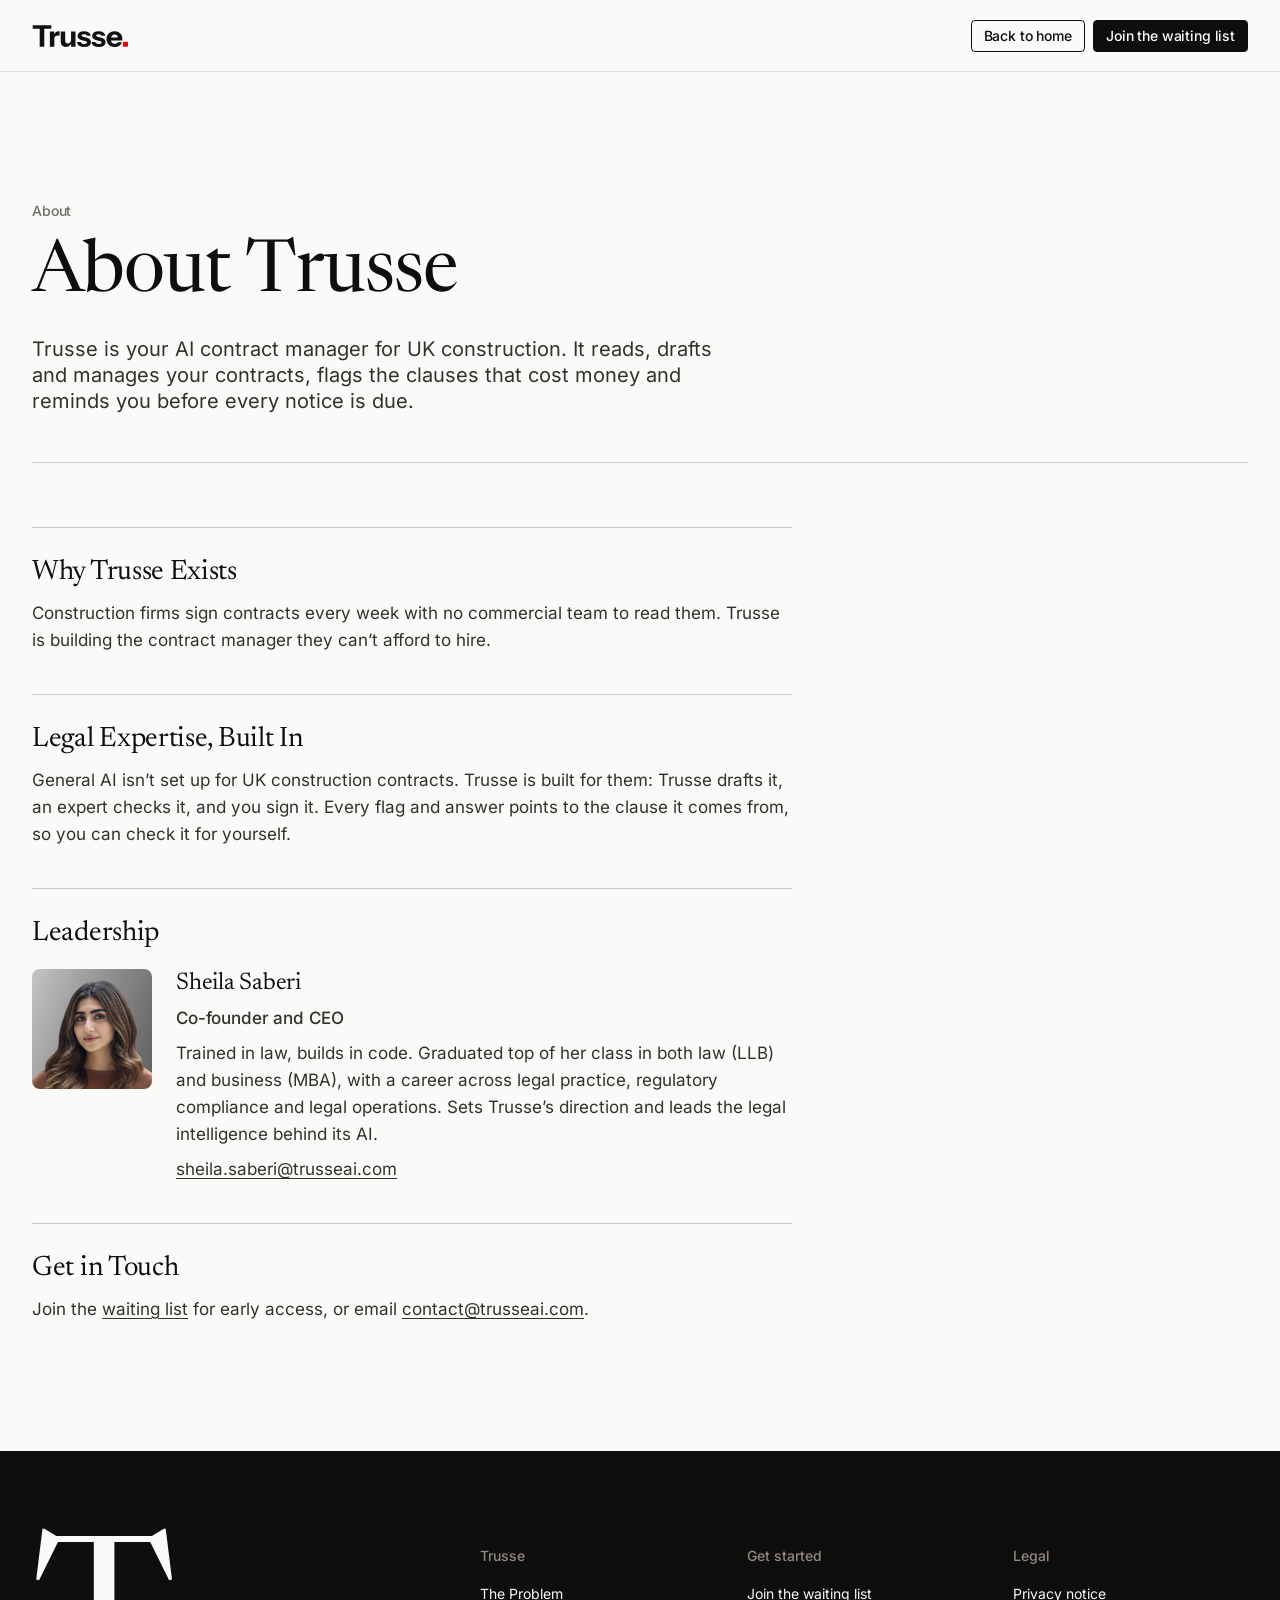
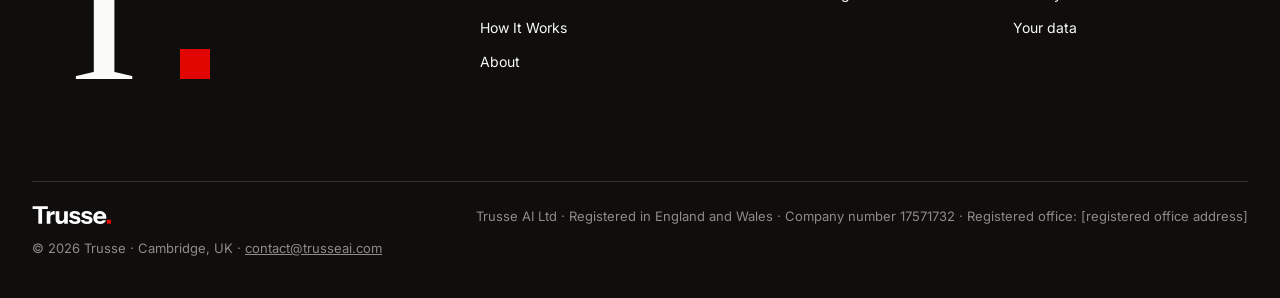
==== about/index.html @ 193cfb11 "Trusse website" ====
<!doctype html>
<html lang="en-GB">
<head>
<meta charset="utf-8">
<meta name="viewport" content="width=device-width, initial-scale=1">
<title>About · Trusse</title>
<meta name="description" content="Trusse is an AI contract manager for UK construction. Why it exists, how it works and who leads it.">
<link rel="canonical" href="https://trusseai.com/about/">
<meta name="theme-color" content="#1F1D1A">
<link rel="icon" href="../favicon.ico" sizes="32x32">
<link rel="icon" href="../favicon.svg" type="image/svg+xml">
<link rel="apple-touch-icon" href="../apple-touch-icon.png">
<meta property="og:type" content="website">
<meta property="og:site_name" content="Trusse">
<meta property="og:title" content="About · Trusse">
<meta property="og:description" content="Trusse is an AI contract manager for UK construction. Why it exists, how it works and who leads it.">
<meta property="og:image" content="https://trusseai.com/og-image.png">
<link rel="preload" href="../assets/fonts/newsreader-latin-opsz.woff2" as="font" type="font/woff2" crossorigin>
<link rel="stylesheet" href="../assets/css/site.css?v=1">
</head>
<body class="bar-closed">
<a class="skip" href="#main">Skip to main content</a>
<div class="site-top" id="site-top">
  <header class="nav nav--simple">
    <nav class="wrap nav__inner" aria-label="Main" style="justify-content:space-between">
      <a class="nav__brand" href="../index.html" aria-label="Trusse home">
        <img class="logo-ink" src="../assets/img/logo-ink.svg" alt="Trusse" width="96" height="22">
        <img class="logo-white" src="../assets/img/logo-white.svg" alt="Trusse" width="96" height="22">
      </a>
      <div class="nav__actions">
        <a class="btn btn--sm btn--outline" href="../index.html">Back to home</a>
        <a class="btn btn--sm" href="../index.html#join">Join the waiting list</a>
      </div>
    </nav>
  </header>
</div>
<main id="main" tabindex="-1" class="light">
  <div class="wrap">
    <div class="page-head">
      <p class="t-label">About</p>
      <h1 class="t-hero" style="margin-top:16px">About Trusse</h1>
      <p class="t-sub" style="margin-top:24px;max-width:720px">Trusse is your AI contract manager for UK construction. It reads, drafts and manages your contracts, flags the clauses that cost money and reminds you before every notice is due.</p>
    </div>
    <div class="prose">
      <section><h2>Why Trusse Exists</h2><p>Construction firms sign contracts every week with no commercial team to read them. Trusse is building the contract manager they can’t afford to hire.</p></section>
      <section><h2>Legal Expertise, Built In</h2><p>General AI isn’t set up for UK construction contracts. Trusse is built for them: Trusse drafts it, an expert checks it, and you sign it. Every flag and answer points to the clause it comes from, so you can check it for yourself.</p></section>
      <section><h2>Leadership</h2>
        <div class="leader">
          <picture><source srcset="../assets/img/team/sheila-saberi.webp" type="image/webp"><img class="leader__photo" src="../assets/img/team/sheila-saberi.jpg" alt="Sheila Saberi" width="120" height="120" loading="lazy" decoding="async"></picture>
          <div class="leader__text">
            <h3>Sheila Saberi</h3>
            <p class="t-label">Co-founder and CEO</p>
            <p>Trained in law, builds in code. Graduated top of her class in both law (LLB) and business (MBA), with a career across legal practice, regulatory compliance and legal operations. Sets Trusse’s direction and leads the legal intelligence behind its AI.</p>
            <p><a href="mailto:sheila.saberi@trusseai.com">sheila.saberi@trusseai.com</a></p>
          </div>
        </div>
      </section>
      <section><h2>Get in Touch</h2><p>Join the <a href="../index.html#join">waiting list</a> for early access, or email <a href="mailto:contact@trusseai.com">contact@trusseai.com</a>.</p></section>
    </div>
  </div>
</main>

<footer class="footer dark" data-theme="dark">
  <div class="wrap">
    <div class="footer__main" style="padding-top:96px">
      <div class="monogram" aria-hidden="true">T<i></i></div>
      <div class="footer__cols">
        <div><h2>Trusse</h2><ul><li><a href="../index.html#problem">The Problem</a></li><li><a href="../index.html#product">How It Works</a></li><li><a href="../about/">About</a></li></ul></div>
        <div><h2>Get started</h2><ul><li><a href="../index.html#join">Join the waiting list</a></li></ul></div>
        <div><h2>Legal</h2><ul><li><a href="../privacy/index.html">Privacy notice</a></li><li><a href="../index.html#data">Your data</a></li></ul></div>
      </div>
    </div>
    <div class="footer__legal">
      <img src="../assets/img/logo-white.svg" alt="Trusse" width="79" height="18">
      <span>Trusse AI Ltd · Registered in England and Wales · Company number 17571732 · Registered office: [registered office address]</span>
      <span>© 2026 Trusse · Cambridge, UK · <a href="mailto:contact@trusseai.com" style="color:inherit">contact@trusseai.com</a></span>
    </div>
  </div>
</footer>
<script src="../assets/js/site.js?v=1" defer></script>
</body>
</html>
---- assets/css/site.css ----
/* Trusse — editorial site. Fonts are self-hosted (SIL Open Font License, see assets/fonts/licences). */
@font-face{font-family:'Newsreader';font-style:normal;font-display:swap;font-weight:200 800;src:url(../fonts/newsreader-latin-opsz.woff2) format('woff2');unicode-range:U+0000-00FF,U+0131,U+0152-0153,U+02BB-02BC,U+02C6,U+02DA,U+02DC,U+0304,U+0308,U+0329,U+2000-206F,U+20AC,U+2122,U+2191,U+2193,U+2212,U+2215,U+FEFF,U+FFFD}
@font-face{font-family:'Inter';font-style:normal;font-display:swap;font-weight:100 900;src:url(../fonts/inter-latin-wght.woff2) format('woff2');unicode-range:U+0000-00FF,U+0131,U+0152-0153,U+02BB-02BC,U+02C6,U+02DA,U+02DC,U+0304,U+0308,U+0329,U+2000-206F,U+20AC,U+2122,U+2191,U+2193,U+2212,U+2215,U+FEFF,U+FFFD}

:root{
  --page:#FAFAF9; --soft:#F2F1F0; --ink:#0F0E0D; --charcoal:#1F1D1A; --body:#33312C;
  --mid:#706D66; --muted:#8F8B85; --hair:#CCCAC6; --hair-dark:rgba(250,250,249,.16); --red:#E10600;
  --serif:'Newsreader',Georgia,'Times New Roman',serif; --sans:'Inter',system-ui,-apple-system,'Segoe UI',Arial,sans-serif;
  --gutter:32px; --max:1728px; --bar-h:34px; --nav-h:72px; --top-h:calc(var(--bar-h) + var(--nav-h));
  --ease:cubic-bezier(.2,.7,.2,1);
}
*,*::before,*::after{box-sizing:border-box}
html{-webkit-text-size-adjust:100%;text-size-adjust:100%;scroll-behavior:smooth;scroll-padding-top:calc(var(--top-h) + 24px)}
body{margin:0;background:var(--page);color:var(--ink);font-family:var(--sans);font-size:16px;line-height:24px;-webkit-font-smoothing:antialiased;-moz-osx-font-smoothing:grayscale;padding-top:var(--top-h)}
body.bar-closed{--bar-h:0px}
img,svg{display:block;max-width:100%}
[hidden]{display:none !important}
a{color:inherit}
h1,h2,h3,p,ol,ul,dl,dd,figure{margin:0}
ol,ul{padding:0;list-style:none}
button,input,select,textarea{font:inherit;color:inherit}
:focus-visible{outline:2px solid var(--red);outline-offset:3px;border-radius:2px}
.vh{position:absolute !important;width:1px;height:1px;margin:-1px;padding:0;border:0;overflow:hidden;clip:rect(0 0 0 0);clip-path:inset(50%);white-space:nowrap}
.skip{position:absolute;left:16px;top:-100px;z-index:200;background:var(--ink);color:var(--page);padding:10px 16px;border-radius:4px;font-weight:500;font-size:14px;text-decoration:none}
.skip:focus{top:12px}
.wrap{max-width:var(--max);margin:0 auto;padding:0 var(--gutter)}

/* Type */
.serif{font-family:var(--serif);font-weight:400;font-optical-sizing:auto}
.t-hero{font-family:var(--serif);font-weight:400;font-size:72px;line-height:76px;letter-spacing:-.9px}
.t-xl{font-family:var(--serif);font-weight:400;font-size:48px;line-height:50px;letter-spacing:-.48px}
.t-lg-serif{font-family:var(--serif);font-weight:400;font-size:32px;line-height:35px;letter-spacing:-.32px}
.t-lg-sans{font-family:var(--sans);font-weight:500;font-size:32px;line-height:35px;letter-spacing:-.32px}
.t-cta{font-family:var(--serif);font-weight:400;font-size:24px;line-height:25px;letter-spacing:-.24px}
.t-sub{font-size:20px;line-height:26px;color:var(--body)}
.t-label{font-size:14px;line-height:18px;font-weight:500;letter-spacing:-.14px;color:var(--mid)}
.t-body{font-size:16px;line-height:24px;color:var(--body)}
.dark .t-sub{color:var(--page)}
.dark .t-body{color:var(--hair)}
.dark .t-label{color:var(--muted)}
.badge{display:inline-flex;align-items:center;height:16px;padding:0 5px;border-radius:2px;background:var(--red);color:#fff;font-size:10px;line-height:1;font-weight:500;letter-spacing:.02em;text-transform:uppercase}

/* Buttons and links */
.btn{display:inline-flex;align-items:center;justify-content:center;gap:8px;height:48px;padding:0 20px;border-radius:4px;border:1px solid var(--ink);background:var(--ink);color:var(--page);font-size:16px;line-height:1;font-weight:500;letter-spacing:-.16px;text-decoration:none;cursor:pointer;transition:background-color .2s ease,color .2s ease,border-color .2s ease;white-space:nowrap}
.btn:hover{background:var(--charcoal);border-color:var(--charcoal)}
.btn--sm{height:32px;padding:0 12px;font-size:14px;letter-spacing:-.14px}
.btn--outline{background:transparent;color:var(--ink)}
.btn--outline:hover{background:var(--soft);border-color:var(--ink)}
.dark .btn{background:var(--page);border-color:var(--page);color:var(--ink)}
.dark .btn:hover{background:var(--hair);border-color:var(--hair)}
.dark .btn--outline{background:transparent;color:var(--page);border-color:var(--page)}
.dark .btn--outline:hover{background:rgba(250,250,249,.1)}
.btn--light{background:var(--page);border-color:var(--page);color:var(--ink)}
.btn--light:hover{background:var(--hair);border-color:var(--hair)}
.link{display:inline-flex;align-items:center;gap:6px;font-size:14px;line-height:18px;font-weight:500;letter-spacing:-.14px;text-decoration:underline;text-underline-offset:4px;text-decoration-thickness:1px}
.link:hover{text-decoration-thickness:2px}
.link--arrow{text-decoration:none}
.link--arrow:hover{text-decoration:underline}

/* Announcement bar + header (fixed, two layers) */
.site-top{position:fixed;top:0;left:0;right:0;z-index:100}
.bar{height:var(--bar-h);overflow:hidden;background:var(--ink);color:var(--page);font-size:13px;line-height:18px}
.bar__inner{position:relative;height:34px;display:flex;align-items:center;justify-content:center;gap:12px;padding:0 56px}
.bar__text{white-space:nowrap;overflow:hidden;text-overflow:ellipsis}
.bar__text--short{display:none}
.bar a{white-space:nowrap}
.bar a{color:var(--page);font-weight:500;text-underline-offset:3px}
.bar__close{position:absolute;right:12px;top:2px;width:30px;height:30px;display:grid;place-items:center;border:0;background:transparent;color:var(--page);cursor:pointer;border-radius:4px}
.bar__close:hover{background:rgba(250,250,249,.12)}
.nav{height:var(--nav-h);background:rgba(250,250,249,.72);-webkit-backdrop-filter:blur(16px);backdrop-filter:blur(16px);border-bottom:1px solid rgba(204,202,198,.55);transition:background-color .35s ease,border-color .35s ease,color .35s ease;color:var(--ink)}
.nav__inner{height:100%;display:flex;align-items:center;gap:40px}
.nav__brand{display:flex;flex:none}
.nav__brand img{height:22px;width:auto}
.nav__brand .logo-white{display:none}
.nav__links{display:flex;align-items:center;gap:28px;margin-right:auto}
.nav__links a{font-size:14px;line-height:18px;font-weight:500;letter-spacing:-.14px;text-decoration:none;padding:8px 0;color:inherit}
.nav__links a:hover{text-decoration:underline;text-underline-offset:6px}
.nav__actions{display:flex;align-items:center;gap:8px}
.nav__menu-btn{display:none;width:40px;height:40px;border:1px solid var(--hair);border-radius:4px;background:transparent;cursor:pointer;place-items:center}
.nav__menu-btn span{display:block;width:16px;height:1.5px;background:currentColor;box-shadow:0 -5px 0 currentColor,0 5px 0 currentColor}
.site-top.is-dark .nav{background:rgba(15,14,13,.78);border-bottom-color:var(--hair-dark);color:var(--page)}
.site-top.is-dark .nav__brand .logo-ink{display:none}
.site-top.is-dark .nav__brand .logo-white{display:block}
.site-top.is-dark .nav .btn{background:var(--page);border-color:var(--page);color:var(--ink)}
.site-top.is-dark .nav__menu-btn{border-color:var(--hair-dark)}

/* Mobile menu (full screen) */
.menu{position:fixed;inset:0;z-index:150;background:var(--ink);color:var(--page);display:flex;flex-direction:column;padding:20px var(--gutter) 32px}
.menu__top{display:flex;align-items:center;justify-content:space-between;height:40px}
.menu__top img{height:22px;width:auto}
.menu__close{width:40px;height:40px;border:1px solid var(--hair-dark);border-radius:4px;background:transparent;color:var(--page);cursor:pointer;display:grid;place-items:center}
.menu__links{margin-top:48px;display:flex;flex-direction:column}
.menu__links a{font-family:var(--serif);font-size:36px;line-height:44px;letter-spacing:-.4px;text-decoration:none;padding:12px 0;border-bottom:1px solid var(--hair-dark)}
.menu .btn{margin-top:auto}
body.menu-open{overflow:hidden}

/* Sections */
.section{padding:128px 0}
.section--tall{padding:160px 0}
.light{background:var(--page);color:var(--ink)}
.soft{background:var(--soft);color:var(--ink)}
.dark{background:var(--ink);color:var(--page)}
.hair{border:0;border-top:1px solid var(--hair);margin:0}
.dark .hair{border-top-color:var(--hair-dark)}

/* Hero */
.hero{padding:96px 0 32px}
.hero__top{display:grid;grid-template-columns:1fr 1fr;gap:64px;align-items:end;margin-bottom:64px}
.hero__title{max-width:6.2em;text-wrap:balance}
.hero__side{display:flex;flex-direction:column;align-items:flex-start;gap:24px;max-width:520px;justify-self:end;padding-bottom:6px}
.media{position:relative;overflow:hidden;border-radius:8px;background:var(--charcoal) center/cover no-repeat;isolation:isolate}
.media--hero{height:740px}
.media__shade{position:absolute;inset:0;background:linear-gradient(180deg,rgba(15,14,13,0) 55%,rgba(15,14,13,.28));pointer-events:none}
.tex-slate{background-image:url(../img/tex/wash-slate.webp)}
.tex-umber{background-image:url(../img/tex/wash-umber.webp)}
.tex-blueprint{background-image:url(../img/tex/blueprint.webp)}
.tex-stone{background-image:url(../img/tex/stone.webp)}
.tex-timber{background-image:url(../img/tex/timber.webp)}
.tex-steel{background-image:url(../img/tex/steel.webp)}
.tex-concrete{background-image:url(../img/tex/concrete.webp)}
.tex-engraving{background-image:url(../img/tex/engraving.webp)}

/* Interface mock-ups (black and white, cropped off the frame) */
.ui{position:absolute;background:#FFFFFF;color:var(--ink);border-radius:8px;box-shadow:0 30px 80px -30px rgba(0,0,0,.55);font-family:var(--sans);font-size:13px;line-height:18px;overflow:hidden}
.ui--hero{left:9%;top:88px;width:1180px;height:800px;transform-origin:top left}
.ui--sc{transform-origin:top left}
.ui__bar{height:40px;display:flex;align-items:center;gap:16px;padding:0 16px;border-bottom:1px solid #CCCAC6;font-size:12px;color:var(--mid)}
.ui__bar img{height:13px;width:auto}
.ui__crumb{color:var(--ink);font-weight:500}
.ui__body{display:grid}
.ui__side{border-right:1px solid #CCCAC6;padding:14px 10px;display:flex;flex-direction:column;gap:2px}
.ui__nav{padding:7px 10px;border-radius:4px;color:var(--body)}
.ui__nav.is-on{background:var(--soft);color:var(--ink);font-weight:500}
.ui__main{padding:22px 24px;display:flex;flex-direction:column;gap:18px;min-width:0}
.ui__h{font-size:18px;line-height:24px;font-weight:600;letter-spacing:-.2px}
.ui__meta{font-size:12px;color:var(--mid)}
.ui__kpis{display:grid;grid-template-columns:repeat(3,1fr);border:1px solid #CCCAC6;border-radius:6px}
.ui__kpi{padding:12px 14px;display:flex;flex-direction:column;gap:2px}
.ui__kpi + .ui__kpi{border-left:1px solid #CCCAC6}
.ui__kpi b{font-family:var(--serif);font-weight:400;font-size:30px;line-height:34px;letter-spacing:-.4px}
.ui__table{border:1px solid #CCCAC6;border-radius:6px;overflow:hidden}
.ui__row{display:grid;grid-template-columns:1.6fr 1.2fr .9fr .9fr;gap:12px;padding:10px 14px;align-items:center}
.ui__row + .ui__row{border-top:1px solid #CCCAC6}
.ui__row--head{font-size:11px;color:var(--mid);letter-spacing:.02em;text-transform:uppercase;background:#FAFAF9}
.tag{display:inline-flex;align-items:center;gap:6px;height:20px;padding:0 8px;border:1px solid #CCCAC6;border-radius:4px;font-size:11px;font-weight:500;white-space:nowrap;width:max-content}
.tag--ink{background:var(--ink);border-color:var(--ink);color:var(--page)}
.dot{width:6px;height:6px;border-radius:50%;background:var(--ink);flex:none}
.dot--red{background:var(--red)}
.ui__panel{border-left:1px solid #CCCAC6;padding:20px;display:flex;flex-direction:column;gap:12px;background:#FAFAF9}
.ui__clause{font-family:var(--serif);font-size:15px;line-height:22px;color:var(--body);padding:12px 14px;border-left:2px solid var(--ink);background:var(--soft);border-radius:0 4px 4px 0}
.ui__line{height:6px;border-radius:3px;background:#F2F1F0}
.ui__chat{display:flex;flex-direction:column;gap:12px}
.ui__q{align-self:flex-end;max-width:80%;background:var(--ink);color:var(--page);padding:10px 14px;border-radius:8px 8px 2px 8px;font-size:14px;line-height:20px}
.ui__a{max-width:88%;background:var(--soft);padding:12px 14px;border-radius:8px 8px 8px 2px;font-size:14px;line-height:21px;color:var(--body)}
.ui__date{display:grid;grid-template-columns:56px 1fr auto;gap:14px;align-items:center;padding:12px 14px}
.ui__date + .ui__date{border-top:1px solid #CCCAC6}
.ui__day{border:1px solid #CCCAC6;border-radius:6px;text-align:center;padding:6px 0;line-height:1}
.ui__day b{display:block;font-family:var(--serif);font-weight:400;font-size:22px}
.ui__day span{display:block;margin-top:3px;font-size:10px;color:var(--mid);letter-spacing:.06em}
.ui__field{border:1px solid #CCCAC6;border-radius:6px;padding:10px 12px;display:flex;flex-direction:column;gap:2px}
.ui__field span{font-size:11px;color:var(--mid)}

/* Problem */
.split-third{display:grid;grid-template-columns:1fr 2fr;gap:64px}
.problem__head{display:flex;flex-direction:column;gap:20px;max-width:520px}
.rows{border-top:1px solid var(--hair)}
.row{display:grid;grid-template-columns:1fr 1fr;gap:32px;align-items:end;padding:28px 0;border-bottom:1px solid var(--hair)}
.row dd{padding-bottom:12px}
.row__num{font-family:var(--serif);font-weight:400;font-size:72px;line-height:76px;letter-spacing:-.9px}
.row__num small{display:block;font-family:var(--sans);font-size:14px;line-height:18px;font-weight:500;letter-spacing:-.14px;color:var(--mid);margin-bottom:6px}
.sources{margin-top:24px;font-size:13px;line-height:20px;color:var(--mid);max-width:900px}

/* Product showcase */
.showcase__title{margin-bottom:64px}
.showcase{display:grid;grid-template-columns:1fr 2fr;column-gap:64px;align-items:start}
.sc-item{display:contents}
.sc-tab-wrap{grid-column:1;position:relative;border-top:1px solid var(--hair)}
.sc-progress{position:absolute;left:0;top:-1px;height:1px;width:0;background:var(--ink)}
.sc-tab{display:flex;align-items:center;justify-content:space-between;gap:16px;width:100%;padding:20px 0;border:0;background:transparent;cursor:pointer;text-align:left;font-family:var(--serif);font-size:28px;line-height:32px;letter-spacing:-.3px;color:var(--mid);transition:color .25s ease}
.sc-tab:hover,.sc-item.is-active .sc-tab{color:var(--ink)}
.sc-tab__num{font-family:var(--sans);font-size:12px;letter-spacing:.04em;color:var(--mid)}
.sc-desc{padding:0 0 24px;max-width:420px}
.sc-item:not(.is-active) .sc-desc{display:none}
.sc-media{grid-column:2;grid-row:1 / span 20;align-self:start;height:640px;opacity:0;visibility:hidden;transition:opacity .5s ease,visibility 0s linear .5s}
.sc-item.is-active .sc-media{opacity:1;visibility:visible;transition:opacity .5s ease}
.sc-controls{grid-column:1;display:flex;align-items:center;gap:12px;border-top:1px solid var(--hair);padding-top:20px}
.sc-pause{display:inline-flex;align-items:center;gap:8px;height:32px;padding:0 12px;border:1px solid var(--hair);border-radius:4px;background:transparent;cursor:pointer;font-size:13px;font-weight:500;color:var(--body)}
.sc-pause:hover{border-color:var(--ink);color:var(--ink)}

/* Trust and founders */
.trust__intro{display:grid;grid-template-columns:1fr 1fr;gap:64px;align-items:end;margin-bottom:64px}
.points{display:grid;grid-template-columns:repeat(3,1fr);gap:32px}
.point{border-top:1px solid var(--hair);padding-top:20px;display:flex;flex-direction:column;gap:10px}
.point h3{font-size:16px;line-height:22px;font-weight:500}
.founders{margin-top:128px;display:grid;grid-template-columns:1fr 2fr;gap:64px}
.founders__list{display:grid;grid-template-columns:1fr 1fr;gap:32px}
.founder{display:flex;flex-direction:column;gap:16px}
.about-strip{margin-top:96px;padding-top:28px;border-top:1px solid var(--hair);display:grid;grid-template-columns:1fr 2fr;gap:64px}
.about-strip__body{display:flex;flex-direction:column;align-items:flex-start;gap:20px;max-width:640px}
@media (max-width:960px){.about-strip{grid-template-columns:1fr;gap:16px;margin-top:72px}}
.leader{display:grid;grid-template-columns:120px 1fr;gap:24px;align-items:start;margin-top:8px}
.leader__photo{display:block;width:120px;height:120px;object-fit:cover;border-radius:8px;background:var(--soft)}
.leader__text{display:flex;flex-direction:column;gap:8px}
.leader__text h3{font-family:var(--serif);font-weight:400;font-size:24px;line-height:28px;letter-spacing:-.24px}
@media (max-width:560px){.leader{grid-template-columns:88px 1fr;gap:16px}.leader__photo{width:88px;height:88px}}
.founder__tile{position:relative;aspect-ratio:1/1;border-radius:8px;overflow:hidden;background-size:cover;background-position:center;display:grid;place-items:center}
.founder__tile span{font-family:var(--serif);font-size:96px;line-height:1;letter-spacing:-1.5px;color:var(--page)}
.founder__photo{display:block;width:100%;height:auto;aspect-ratio:1/1;object-fit:cover;border-radius:8px;background:var(--soft)}
.founder h3{font-family:var(--serif);font-weight:400;font-size:24px;line-height:28px;letter-spacing:-.24px}

/* Data (dark) */
.data{display:grid;grid-template-columns:1fr 1fr;gap:64px;align-items:start}
.data__left{display:flex;flex-direction:column;gap:24px;align-items:flex-start;max-width:520px}
.principles{border-top:1px solid var(--hair-dark)}
.principle{display:grid;grid-template-columns:40px 1fr auto;gap:20px;align-items:start;padding:24px 0;border-bottom:1px solid var(--hair-dark)}
.principle h3{font-size:16px;line-height:22px;font-weight:500;margin-bottom:4px}
.principle .link{color:var(--muted)}

/* Closing call to action + form (dark) */
.join{display:grid;grid-template-columns:1fr 1fr;gap:64px;align-items:start}
.join__left{display:flex;flex-direction:column;gap:24px;max-width:520px}
.join__notes{display:flex;flex-direction:column;border-top:1px solid var(--hair-dark)}
.join__notes p{padding:14px 0;border-bottom:1px solid var(--hair-dark);font-size:15px;line-height:22px;color:var(--hair)}
.form{display:flex;flex-direction:column;gap:20px}
.form__grid{display:grid;grid-template-columns:1fr 1fr;gap:20px}
.field{display:flex;flex-direction:column;gap:8px;min-width:0}
.field label,.field .label{font-size:14px;line-height:18px;font-weight:500;color:var(--page)}
.field .hint{font-size:13px;line-height:18px;color:var(--muted)}
.input{width:100%;min-height:48px;padding:12px 14px;border:1px solid rgba(250,250,249,.32);border-radius:4px;background:rgba(250,250,249,.04);color:var(--page);font-size:16px;line-height:22px;transition:border-color .2s ease}
.input:hover{border-color:rgba(250,250,249,.55)}
.input:focus-visible{outline:2px solid var(--red);outline-offset:1px;border-color:var(--page)}
textarea.input{resize:vertical;min-height:96px}
select.input{appearance:none;-webkit-appearance:none;background-image:linear-gradient(45deg,transparent 50%,#CCCAC6 50%),linear-gradient(135deg,#CCCAC6 50%,transparent 50%);background-position:calc(100% - 20px) 21px,calc(100% - 15px) 21px;background-size:5px 5px;background-repeat:no-repeat;padding-right:40px}
select.input option{color:var(--ink);background:#fff}
.input.is-invalid{border:2px solid var(--red)}
.field-error{display:flex;gap:8px;align-items:baseline;font-size:14px;line-height:20px;font-weight:500;color:var(--page)}
.field-error::before{content:"";width:8px;height:8px;background:var(--red);flex:none;align-self:center}
.checks{display:flex;flex-direction:column;gap:12px;padding:16px 0;border-top:1px solid var(--hair-dark);border-bottom:1px solid var(--hair-dark)}
.check{display:flex;gap:12px;align-items:flex-start;font-size:15px;line-height:22px;color:var(--hair);cursor:pointer}
.check input{width:20px;height:20px;margin:1px 0 0;flex:none;accent-color:var(--page)}
.form .btn{align-self:flex-start}
.form__small{font-size:13px;line-height:20px;color:var(--muted)}
.form__small a{color:var(--hair);text-underline-offset:3px}
.summary{border:2px solid var(--red);border-radius:4px;padding:20px;display:flex;flex-direction:column;gap:10px}
.summary h3{font-size:18px;line-height:24px;font-weight:600}
.summary ul{list-style:disc;padding-left:20px;display:flex;flex-direction:column;gap:6px}
.summary a{color:var(--page);font-weight:500;text-underline-offset:3px}
.submit-error{font-size:15px;line-height:22px;font-weight:500;color:var(--page);border-left:3px solid var(--red);padding-left:12px}
.done{display:flex;flex-direction:column;gap:16px;padding:32px 0;border-top:1px solid var(--hair-dark);border-bottom:1px solid var(--hair-dark)}
.done:focus{outline:none}
.done .t-xl:focus{outline:none}
.preview-note{font-size:13px;line-height:20px;color:var(--muted)}

/* Footer */
.footer{padding:0 0 40px}
.footer__cta{display:flex;align-items:center;justify-content:space-between;gap:24px;padding:48px 0;border-bottom:1px solid var(--hair-dark)}
.footer__main{display:grid;grid-template-columns:1fr 2fr;gap:64px;padding:64px 0}
.monogram{font-family:var(--serif);font-size:200px;line-height:.85;letter-spacing:-4px;color:var(--page);white-space:nowrap}
.monogram i{display:inline-block;width:.15em;height:.15em;background:var(--red);margin-left:.04em}
.footer__cols{display:grid;grid-template-columns:repeat(3,1fr);gap:32px}
.footer__cols h2{font-size:14px;line-height:18px;font-weight:500;color:var(--muted);margin-bottom:16px}
.footer__cols li + li{margin-top:10px}
.footer__cols a{font-size:14px;line-height:18px;text-decoration:none;color:var(--page)}
.footer__cols a:hover{text-decoration:underline;text-underline-offset:4px}
.footer__legal{display:flex;flex-wrap:wrap;justify-content:space-between;gap:12px;padding-top:24px;border-top:1px solid var(--hair-dark);font-size:13px;line-height:20px;color:var(--muted)}
.footer__legal img{height:18px;width:auto}

/* Simple pages (privacy, thanks, 404) */
.page-head{padding:96px 0 48px;border-bottom:1px solid var(--hair)}
.prose{max-width:760px;padding:64px 0 128px;display:flex;flex-direction:column;gap:40px}
.prose section{display:flex;flex-direction:column;gap:12px;padding-top:28px;border-top:1px solid var(--hair)}
.prose h2{font-family:var(--serif);font-weight:400;font-size:28px;line-height:32px;letter-spacing:-.3px}
.prose p{font-size:17px;line-height:27px;color:var(--body)}
.prose a{text-underline-offset:3px}
.basis{border-top:1px solid var(--hair)}
.basis div{display:grid;grid-template-columns:1fr 1fr;gap:6px 24px;padding:16px 0;border-bottom:1px solid var(--hair)}
.basis dt{font-size:16px;line-height:24px;font-weight:500}
.basis dd{font-size:16px;line-height:24px;color:var(--body)}

/* Scroll reveal (only applied by site.js, and never with reduced motion) */
.reveal{opacity:0;transform:translateY(16px);transition:opacity .55s ease-out,transform .55s ease-out}
.reveal.is-in{opacity:1;transform:none}

/* Responsive */
@media (max-width:1180px){
  .nav__links{gap:20px}
  .t-hero{font-size:60px;line-height:64px}
  .media--hero{height:600px}
  .sc-media{height:560px}
}
@media (max-width:960px){
  :root{--gutter:20px;--nav-h:64px}
  .nav__links,.nav__actions .btn{display:none}
  .nav__menu-btn{display:grid}
  .nav--simple .nav__actions .btn{display:inline-flex}
  .wrap[data-simple]{grid-template-columns:1fr !important;padding-top:72px !important;padding-bottom:96px !important;gap:32px !important}
  .page-head{padding:64px 0 40px}
  .nav__inner{justify-content:space-between}
  .section{padding:96px 0}
  .section--tall{padding:112px 0}
  .t-hero{font-size:48px;line-height:52px;letter-spacing:-.6px}
  .t-xl{font-size:38px;line-height:42px}
  .t-lg-sans,.t-lg-serif{font-size:28px;line-height:32px}
  .hero{padding:56px 0 24px}
  .hero__top,.split-third,.trust__intro,.founders,.data,.join,.footer__main{grid-template-columns:1fr;gap:32px}
  .hero__side{justify-self:start}
  .media--hero{height:520px}
  .ui--hero{left:24px;top:40px;transform:scale(.72)}
  .ui--sc{left:24px !important;top:32px !important;transform:scale(.68)}
  .row{grid-template-columns:1fr;gap:4px}
  .row dd{padding-bottom:0}
  .row__num{font-size:56px;line-height:60px}
  .points{grid-template-columns:1fr}
  .founders{margin-top:96px}
  .founders__list{grid-template-columns:1fr 1fr;gap:20px}
  .form__grid{grid-template-columns:1fr}
  .footer__cta{flex-direction:column;align-items:flex-start}
  .footer__cols{grid-template-columns:1fr 1fr}
  .monogram{font-size:140px}
  /* Product showcase becomes swipeable cards */
  .showcase{display:flex;gap:16px;overflow-x:auto;scroll-snap-type:x mandatory;scroll-padding:0 var(--gutter);margin:0 calc(-1 * var(--gutter));padding:0 var(--gutter) 8px;scrollbar-width:none}
  .showcase::-webkit-scrollbar{display:none}
  .sc-item{display:flex;flex-direction:column;flex:0 0 86%;scroll-snap-align:start;border-top:1px solid var(--hair)}
  .sc-tab-wrap{border:0 !important}
  .sc-progress,.sc-controls,.sc-tab__num{display:none}
  .sc-tab{color:var(--ink);cursor:default;padding:16px 0 8px;font-size:24px;line-height:28px}
  .sc-desc{display:block !important;padding:0 0 16px}
  .sc-media{opacity:1;visibility:visible;height:420px;order:3;align-self:stretch}
  .showcase__title{margin-bottom:32px}
}
@media (max-width:560px){
  .nav--simple .nav__actions .btn--outline{display:none}
  .founders__list{grid-template-columns:1fr}
  .bar__text{font-size:12px}
  .bar__text--long{display:none}
  .bar__text--short{display:inline}
  .bar__inner{padding:0 44px 0 12px;justify-content:flex-start}
  .media--hero{height:440px}
  .ui--hero{left:18px;top:28px;transform:scale(.56)}
  .ui--sc{transform:scale(.56)}
  .sc-media{height:380px}
}
@media (prefers-reduced-motion:reduce){
  html{scroll-behavior:auto}
  .reveal{opacity:1;transform:none;transition:none}
  .sc-media,.nav,.sc-tab,.btn{transition:none}
}
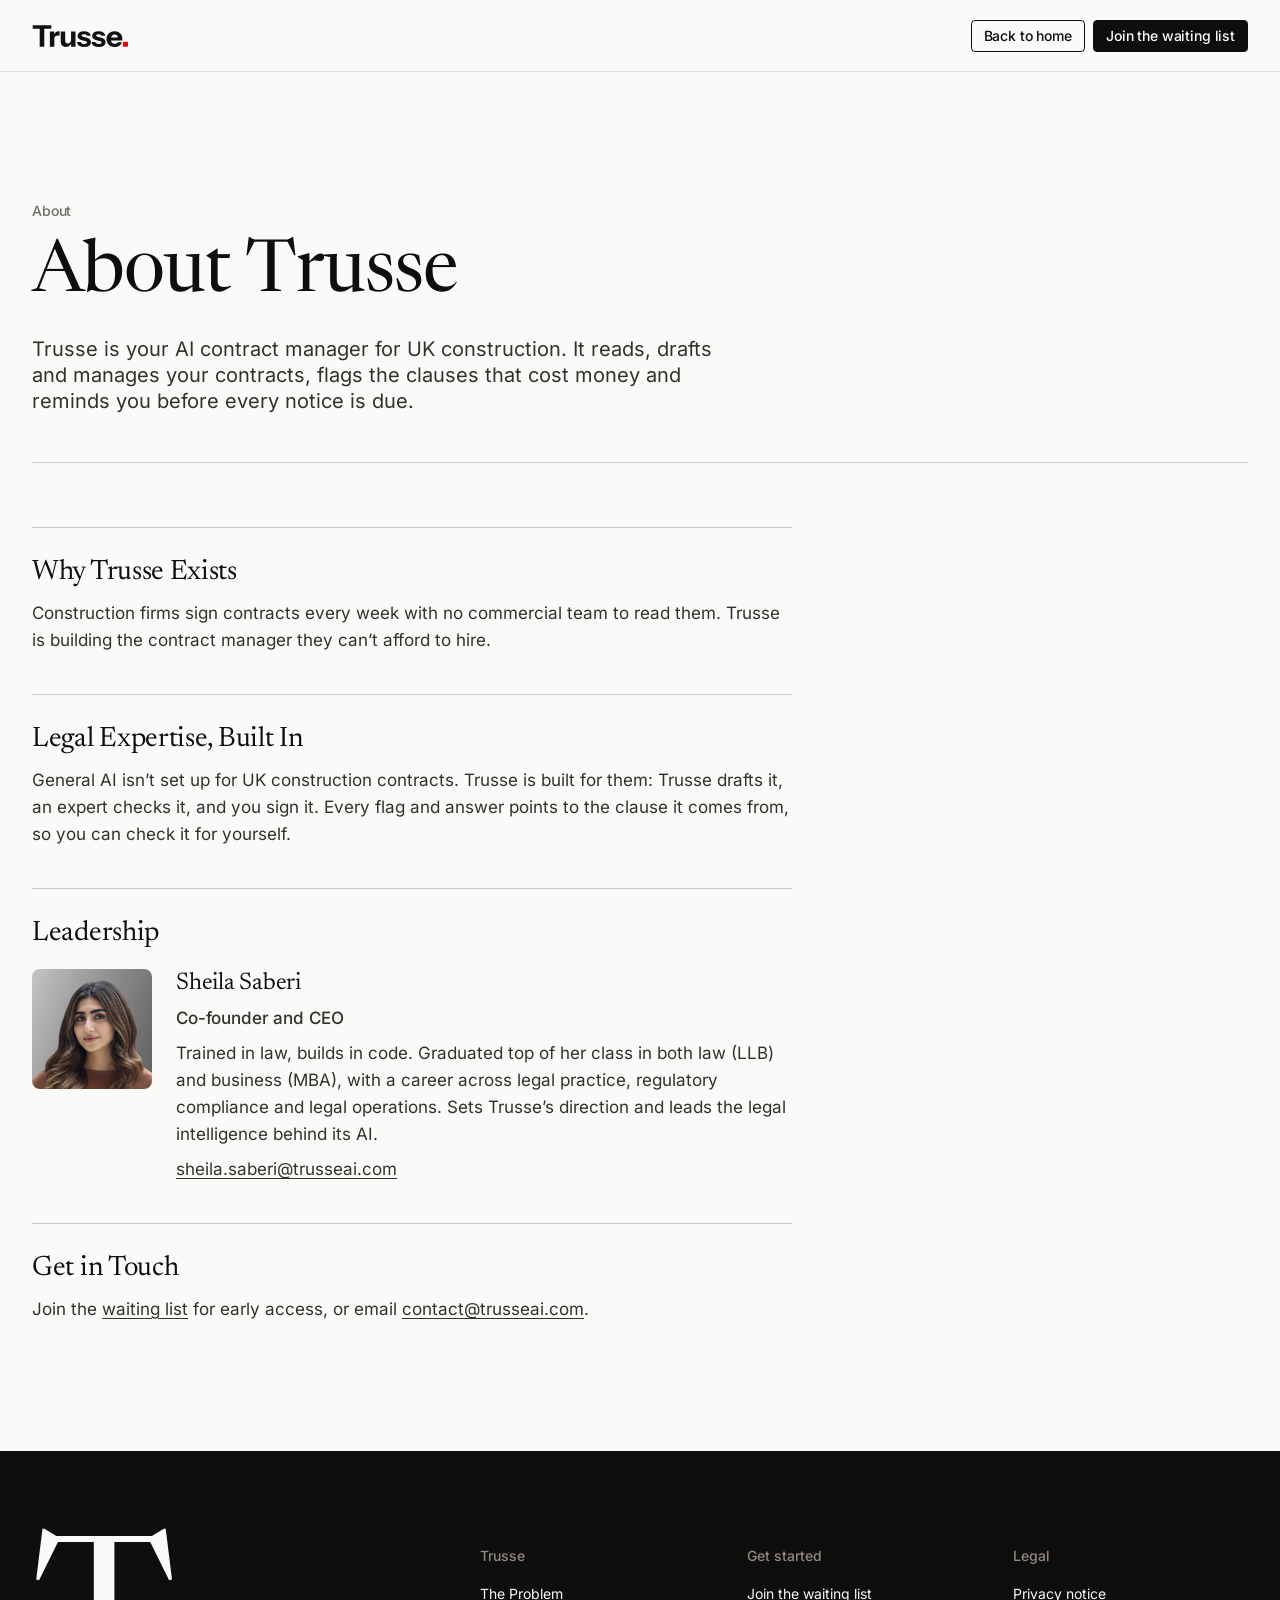
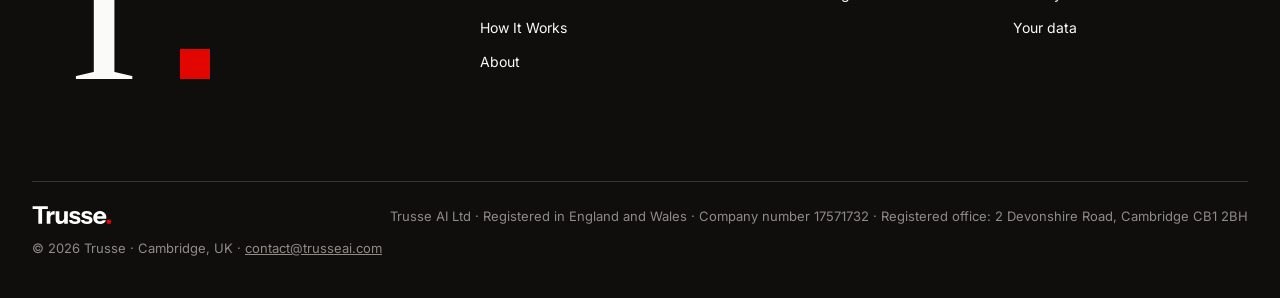
==== commit 696c42f4: "Add registered office address" ====
--- a/about/index.html
+++ b/about/index.html
@@ -72,7 +72,7 @@
     </div>
     <div class="footer__legal">
       <img src="../assets/img/logo-white.svg" alt="Trusse" width="79" height="18">
-      <span>Trusse AI Ltd · Registered in England and Wales · Company number 17571732 · Registered office: [registered office address]</span>
+      <span>Trusse AI Ltd · Registered in England and Wales · Company number 17571732 · Registered office: 2 Devonshire Road, Cambridge CB1 2BH</span>
       <span>© 2026 Trusse · Cambridge, UK · <a href="mailto:contact@trusseai.com" style="color:inherit">contact@trusseai.com</a></span>
     </div>
   </div>
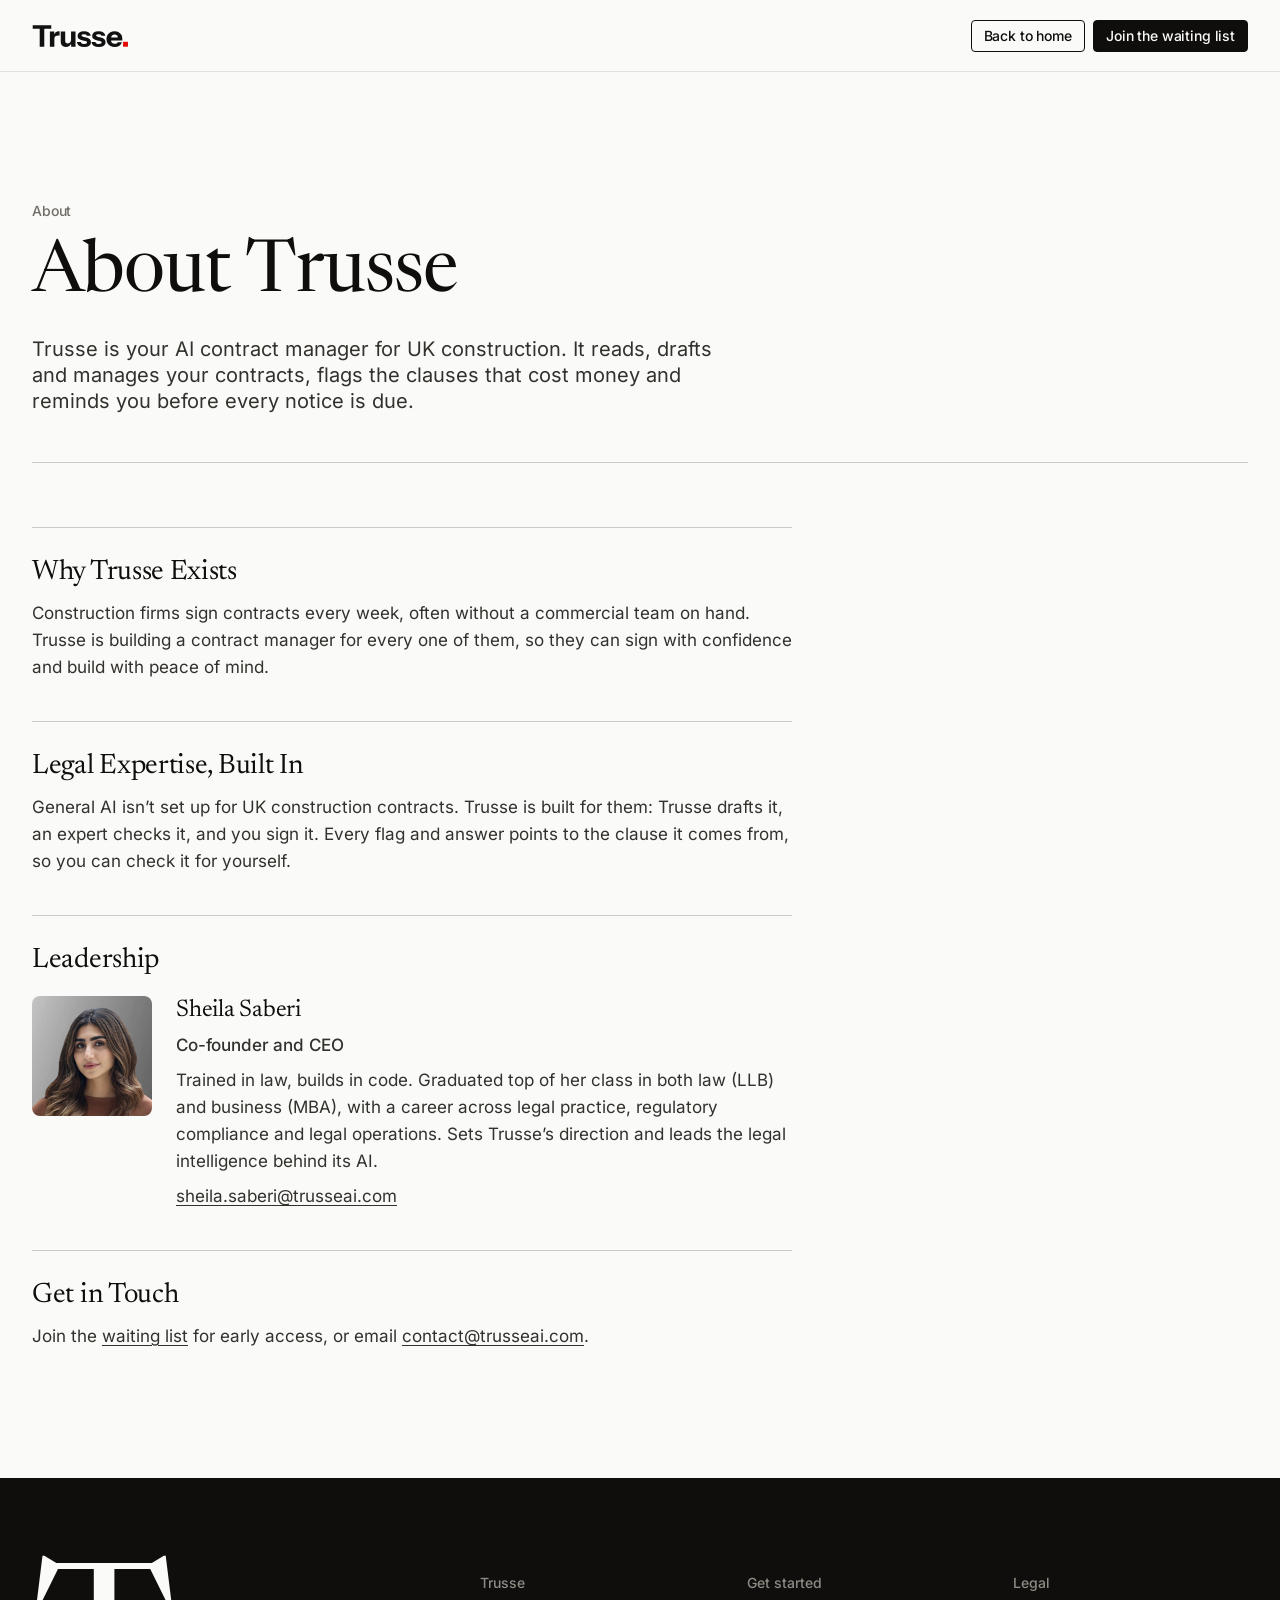
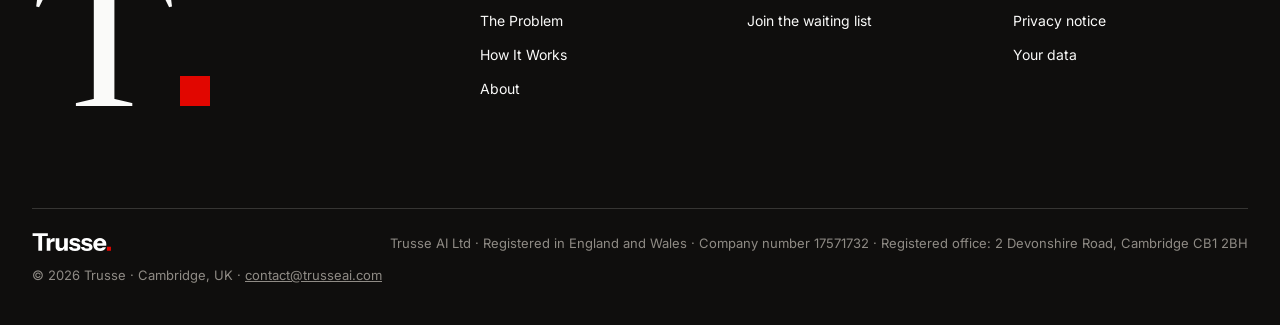
==== commit fcc96108: "About page: positive wording for Why Trusse Exists" ====
--- a/about/index.html
+++ b/about/index.html
@@ -16,7 +16,7 @@
 <meta property="og:description" content="Trusse is an AI contract manager for UK construction. Why it exists, how it works and who leads it.">
 <meta property="og:image" content="https://trusseai.com/og-image.png">
 <link rel="preload" href="../assets/fonts/newsreader-latin-opsz.woff2" as="font" type="font/woff2" crossorigin>
-<link rel="stylesheet" href="../assets/css/site.css?v=1">
+<link rel="stylesheet" href="../assets/css/site.css?v=2">
 </head>
 <body class="bar-closed">
 <a class="skip" href="#main">Skip to main content</a>
@@ -42,7 +42,7 @@
       <p class="t-sub" style="margin-top:24px;max-width:720px">Trusse is your AI contract manager for UK construction. It reads, drafts and manages your contracts, flags the clauses that cost money and reminds you before every notice is due.</p>
     </div>
     <div class="prose">
-      <section><h2>Why Trusse Exists</h2><p>Construction firms sign contracts every week with no commercial team to read them. Trusse is building the contract manager they can’t afford to hire.</p></section>
+      <section><h2>Why Trusse Exists</h2><p>Construction firms sign contracts every week, often without a commercial team on hand. Trusse is building a contract manager for every one of them, so they can sign with confidence and build with peace of mind.</p></section>
       <section><h2>Legal Expertise, Built In</h2><p>General AI isn’t set up for UK construction contracts. Trusse is built for them: Trusse drafts it, an expert checks it, and you sign it. Every flag and answer points to the clause it comes from, so you can check it for yourself.</p></section>
       <section><h2>Leadership</h2>
         <div class="leader">
@@ -77,6 +77,6 @@
     </div>
   </div>
 </footer>
-<script src="../assets/js/site.js?v=1" defer></script>
+<script src="../assets/js/site.js?v=2" defer></script>
 </body>
 </html>
--- a/assets/css/site.css
+++ b/assets/css/site.css
@@ -15,6 +15,7 @@
 body.bar-closed{--bar-h:0px}
 img,svg{display:block;max-width:100%}
 [hidden]{display:none !important}
+h1,h2,h3,.t-cta{text-wrap:balance}
 a{color:inherit}
 h1,h2,h3,p,ol,ul,dl,dd,figure{margin:0}
 ol,ul{padding:0;list-style:none}
@@ -345,3 +346,40 @@
   .reveal{opacity:1;transform:none;transition:none}
   .sc-media,.nav,.sc-tab,.btn{transition:none}
 }
+/* ---------- Photos, step picture and icons ---------- */
+.photo-hero{background-image:linear-gradient(180deg,rgba(15,14,13,.10),rgba(15,14,13,.35)),url("https://thumb.wikimedia.org/wikipedia/commons/thumb/7/74/North_Quay_construction_site%2C_London_2024-11-08.jpg/1920px-North_Quay_construction_site%2C_London_2024-11-08.jpg");background-position:center 40%}
+.credit{font-size:12px;letter-spacing:0;text-transform:none;color:var(--mid)}
+.credit a{color:inherit;text-underline-offset:2px}
+.photo{border-radius:8px;background:var(--charcoal) center/cover no-repeat}
+.photo--problem{aspect-ratio:4/3;margin-top:12px;background-image:url("https://thumb.wikimedia.org/wikipedia/commons/thumb/8/85/At_a_Building_site_%28Unsplash%29.jpg/1920px-At_a_Building_site_%28Unsplash%29.jpg");background-position:center 30%}
+.meter{display:block;height:4px;margin-top:14px;background:var(--hair);border-radius:2px;overflow:hidden}
+.meter i{display:block;height:100%;background:var(--red)}
+.flow{display:grid;grid-template-columns:repeat(3,1fr);gap:0;counter-reset:step;max-width:640px;width:100%;justify-self:end}
+.flow li{position:relative;display:flex;flex-direction:column;align-items:flex-start;gap:14px;padding-right:24px}
+.flow li:not(:last-child)::after{content:"";position:absolute;left:64px;right:12px;top:28px;height:1px;background:var(--ink)}
+.flow li:not(:last-child)::before{content:"";position:absolute;right:12px;top:24px;width:8px;height:8px;border-top:1px solid var(--ink);border-right:1px solid var(--ink);transform:rotate(45deg)}
+.flow b{font-family:var(--serif);font-weight:400;font-size:24px;line-height:28px;letter-spacing:-.24px}
+.flow__icon{display:grid;place-items:center;width:56px;height:56px;border-radius:50%;background:var(--page);border:1px solid var(--hair);color:var(--ink)}
+.flow__icon--red{background:var(--ink);border-color:var(--ink);color:var(--page)}
+.point__icon{display:grid;place-items:center;width:44px;height:44px;border-radius:8px;background:var(--page);border:1px solid var(--hair);color:var(--ink);margin-bottom:6px}
+.band{position:relative;margin-top:96px;min-height:440px;border-radius:8px;overflow:hidden;display:flex;align-items:flex-end;background:var(--charcoal) center/cover no-repeat;background-image:linear-gradient(90deg,rgba(15,14,13,.82) 0%,rgba(15,14,13,.45) 45%,rgba(15,14,13,0) 75%),url("https://thumb.wikimedia.org/wikipedia/commons/thumb/3/30/Construction_tower_cranes_at_Temple%2C_City_of_London%2C_England_01.jpg/1920px-Construction_tower_cranes_at_Temple%2C_City_of_London%2C_England_01.jpg");background-position:center 35%;color:var(--page)}
+.band__body{display:flex;flex-direction:column;align-items:flex-start;gap:20px;padding:48px;max-width:620px}
+.band .t-label{color:var(--hair)}
+.band__line{font-family:var(--serif);font-weight:400;font-size:40px;line-height:44px;letter-spacing:-.4px;text-wrap:balance}
+.band__credit{position:absolute;right:14px;bottom:10px;color:rgba(250,250,249,.8)}
+@media (max-width:960px){
+  .flow{justify-self:start}
+  .band{min-height:380px}
+  .band__body{padding:28px}
+  .band__line{font-size:30px;line-height:34px}
+}
+@media (max-width:560px){
+  .flow b{font-size:18px;line-height:22px}
+  .flow__icon{width:48px;height:48px}
+  .flow li{padding-right:12px}
+  .flow li:not(:last-child)::after{left:56px;right:8px;top:24px}
+  .flow li:not(:last-child)::before{right:8px;top:20px}
+  .band__credit{top:10px;bottom:auto}
+  .band__line{font-size:26px;line-height:30px}
+  .band{align-items:flex-end;background-image:linear-gradient(0deg,rgba(15,14,13,.85) 0%,rgba(15,14,13,.35) 60%,rgba(15,14,13,.1) 100%),url("https://thumb.wikimedia.org/wikipedia/commons/thumb/3/30/Construction_tower_cranes_at_Temple%2C_City_of_London%2C_England_01.jpg/1920px-Construction_tower_cranes_at_Temple%2C_City_of_London%2C_England_01.jpg")}
+}
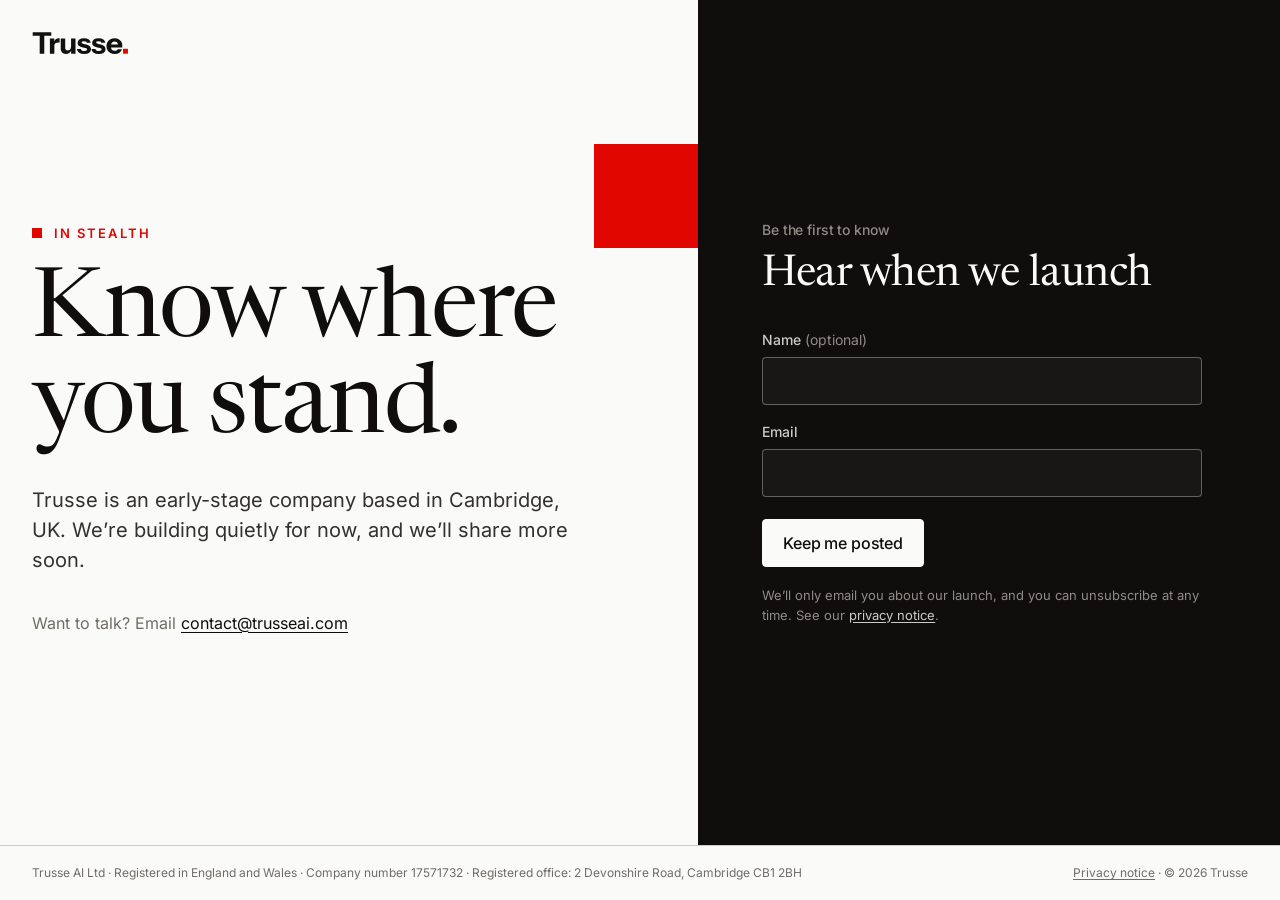
==== commit 83e01753: "Stealth version: one-page home with launch sign-up, neutral inner pages" ====
--- a/about/index.html
+++ b/about/index.html
@@ -3,80 +3,12 @@
 <head>
 <meta charset="utf-8">
 <meta name="viewport" content="width=device-width, initial-scale=1">
-<title>About · Trusse</title>
-<meta name="description" content="Trusse is an AI contract manager for UK construction. Why it exists, how it works and who leads it.">
-<link rel="canonical" href="https://trusseai.com/about/">
-<meta name="theme-color" content="#1F1D1A">
-<link rel="icon" href="../favicon.ico" sizes="32x32">
-<link rel="icon" href="../favicon.svg" type="image/svg+xml">
-<link rel="apple-touch-icon" href="../apple-touch-icon.png">
-<meta property="og:type" content="website">
-<meta property="og:site_name" content="Trusse">
-<meta property="og:title" content="About · Trusse">
-<meta property="og:description" content="Trusse is an AI contract manager for UK construction. Why it exists, how it works and who leads it.">
-<meta property="og:image" content="https://trusseai.com/og-image.png">
-<link rel="preload" href="../assets/fonts/newsreader-latin-opsz.woff2" as="font" type="font/woff2" crossorigin>
-<link rel="stylesheet" href="../assets/css/site.css?v=2">
+<title>Trusse</title>
+<meta name="robots" content="noindex">
+<link rel="canonical" href="https://trusseai.com/">
+<meta http-equiv="refresh" content="0; url=../">
 </head>
-<body class="bar-closed">
-<a class="skip" href="#main">Skip to main content</a>
-<div class="site-top" id="site-top">
-  <header class="nav nav--simple">
-    <nav class="wrap nav__inner" aria-label="Main" style="justify-content:space-between">
-      <a class="nav__brand" href="../index.html" aria-label="Trusse home">
-        <img class="logo-ink" src="../assets/img/logo-ink.svg" alt="Trusse" width="96" height="22">
-        <img class="logo-white" src="../assets/img/logo-white.svg" alt="Trusse" width="96" height="22">
-      </a>
-      <div class="nav__actions">
-        <a class="btn btn--sm btn--outline" href="../index.html">Back to home</a>
-        <a class="btn btn--sm" href="../index.html#join">Join the waiting list</a>
-      </div>
-    </nav>
-  </header>
-</div>
-<main id="main" tabindex="-1" class="light">
-  <div class="wrap">
-    <div class="page-head">
-      <p class="t-label">About</p>
-      <h1 class="t-hero" style="margin-top:16px">About Trusse</h1>
-      <p class="t-sub" style="margin-top:24px;max-width:720px">Trusse is your AI contract manager for UK construction. It reads, drafts and manages your contracts, flags the clauses that cost money and reminds you before every notice is due.</p>
-    </div>
-    <div class="prose">
-      <section><h2>Why Trusse Exists</h2><p>Construction firms sign contracts every week, often without a commercial team on hand. Trusse is building a contract manager for every one of them, so they can sign with confidence and build with peace of mind.</p></section>
-      <section><h2>Legal Expertise, Built In</h2><p>General AI isn’t set up for UK construction contracts. Trusse is built for them: Trusse drafts it, an expert checks it, and you sign it. Every flag and answer points to the clause it comes from, so you can check it for yourself.</p></section>
-      <section><h2>Leadership</h2>
-        <div class="leader">
-          <picture><source srcset="../assets/img/team/sheila-saberi.webp" type="image/webp"><img class="leader__photo" src="../assets/img/team/sheila-saberi.jpg" alt="Sheila Saberi" width="120" height="120" loading="lazy" decoding="async"></picture>
-          <div class="leader__text">
-            <h3>Sheila Saberi</h3>
-            <p class="t-label">Co-founder and CEO</p>
-            <p>Trained in law, builds in code. Graduated top of her class in both law (LLB) and business (MBA), with a career across legal practice, regulatory compliance and legal operations. Sets Trusse’s direction and leads the legal intelligence behind its AI.</p>
-            <p><a href="mailto:sheila.saberi@trusseai.com">sheila.saberi@trusseai.com</a></p>
-          </div>
-        </div>
-      </section>
-      <section><h2>Get in Touch</h2><p>Join the <a href="../index.html#join">waiting list</a> for early access, or email <a href="mailto:contact@trusseai.com">contact@trusseai.com</a>.</p></section>
-    </div>
-  </div>
-</main>
-
-<footer class="footer dark" data-theme="dark">
-  <div class="wrap">
-    <div class="footer__main" style="padding-top:96px">
-      <div class="monogram" aria-hidden="true">T<i></i></div>
-      <div class="footer__cols">
-        <div><h2>Trusse</h2><ul><li><a href="../index.html#problem">The Problem</a></li><li><a href="../index.html#product">How It Works</a></li><li><a href="../about/">About</a></li></ul></div>
-        <div><h2>Get started</h2><ul><li><a href="../index.html#join">Join the waiting list</a></li></ul></div>
-        <div><h2>Legal</h2><ul><li><a href="../privacy/index.html">Privacy notice</a></li><li><a href="../index.html#data">Your data</a></li></ul></div>
-      </div>
-    </div>
-    <div class="footer__legal">
-      <img src="../assets/img/logo-white.svg" alt="Trusse" width="79" height="18">
-      <span>Trusse AI Ltd · Registered in England and Wales · Company number 17571732 · Registered office: 2 Devonshire Road, Cambridge CB1 2BH</span>
-      <span>© 2026 Trusse · Cambridge, UK · <a href="mailto:contact@trusseai.com" style="color:inherit">contact@trusseai.com</a></span>
-    </div>
-  </div>
-</footer>
-<script src="../assets/js/site.js?v=2" defer></script>
+<body>
+<p><a href="../">Go to the Trusse home page</a></p>
 </body>
 </html>
